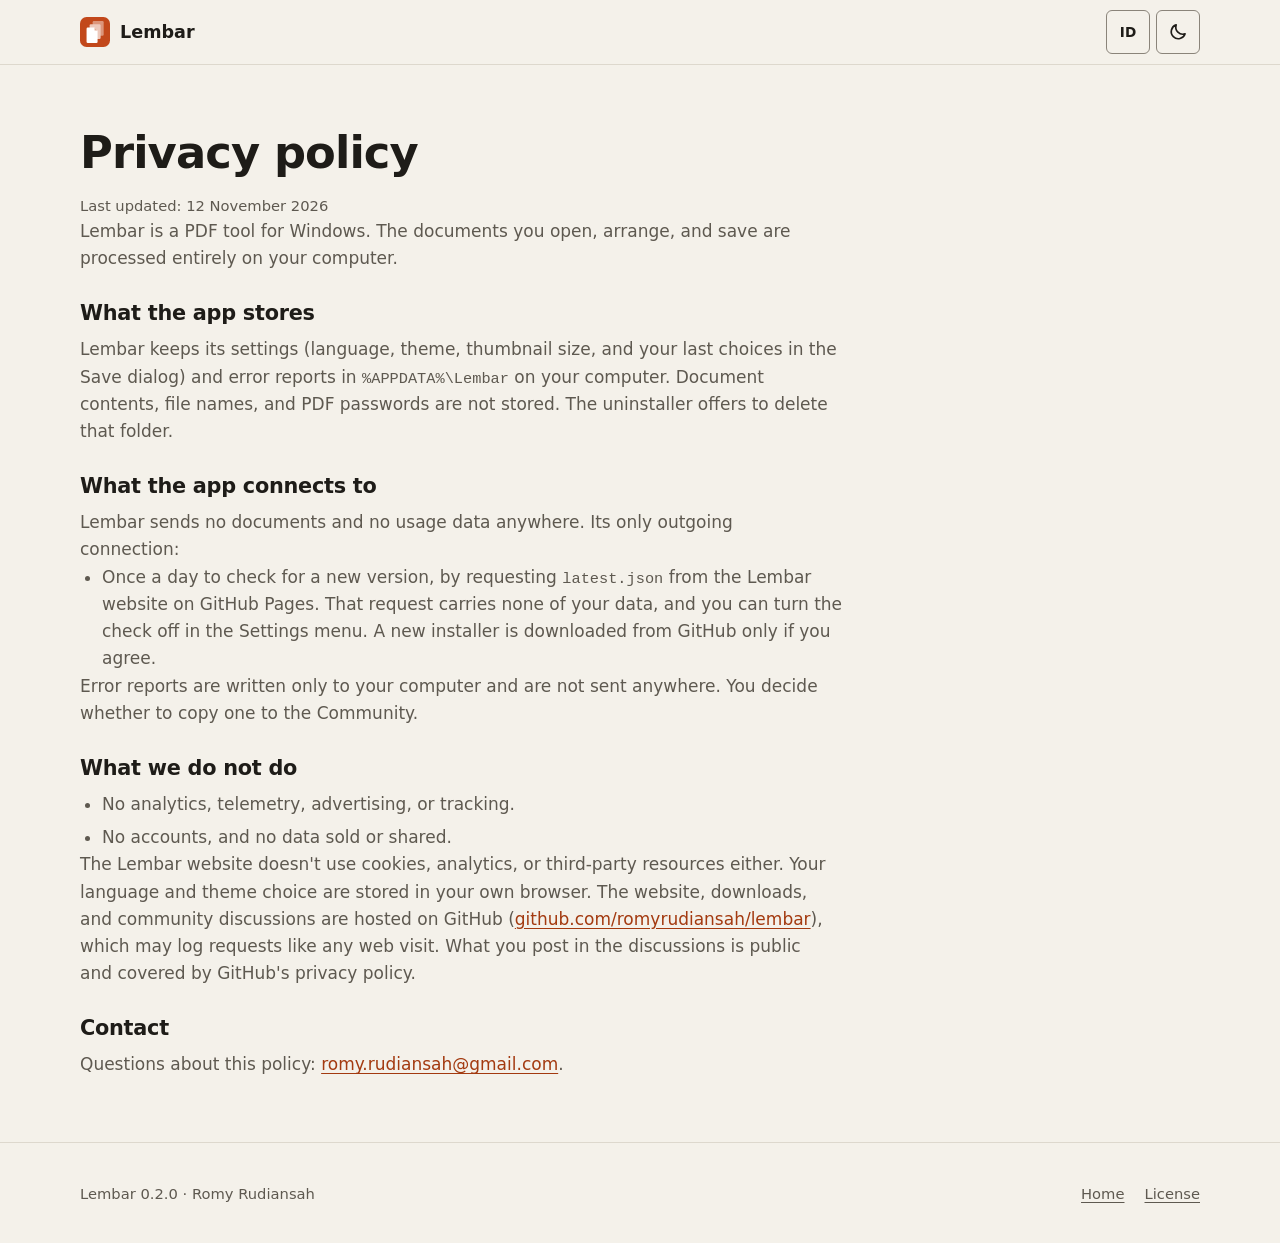
==== privacy.html @ 1c15072b "Situs Lembar 0.2.0 (dari f6b0cb5)" ====
<!doctype html>
<html lang="id" data-lang="id">
<head>
  <meta charset="utf-8">
  <meta name="viewport" content="width=device-width, initial-scale=1">
  <title>Privasi Lembar</title>
  <meta name="description" content="Kebijakan privasi Lembar: dokumen diproses di komputer Anda, tanpa akun, tanpa analitik.">
  <meta name="theme-color" content="#F4F1EA">
  <link rel="icon" href="img/logo.svg" type="image/svg+xml">
  <link rel="icon" href="favicon.ico" sizes="any">
  <link rel="stylesheet" href="style.css">
  <script>
    (function () {
      var d = document.documentElement, l = null, t = null;
      try { l = localStorage.getItem("lembar-lang"); t = localStorage.getItem("lembar-theme"); } catch (e) {}
      if (l !== "id" && l !== "en") l = /^id\b/i.test(navigator.language || "") ? "id" : "en";
      d.dataset.lang = l;
      d.lang = l;
      if (t === "dark") d.dataset.theme = "dark";
    })();
  </script>
</head>
<body>
<a class="skip" href="#isi"><span data-l="id">Langsung ke isi</span><span data-l="en">Skip to content</span></a>

<header class="top">
  <div class="wrap top-row">
    <a class="brand" href="./"><img src="img/logo.svg" alt="" width="30" height="30">Lembar</a>
    <div class="tools">
      <button class="tool" type="button" data-switch-lang>
        <span data-l="id" aria-label="Switch to English">EN</span><span data-l="en" aria-label="Ganti ke Bahasa Indonesia">ID</span>
      </button>
      <button class="tool tool-icon" type="button" data-switch-theme aria-pressed="false">
        <span class="sr-only"><span data-l="id">Mode gelap</span><span data-l="en">Dark mode</span></span>
        <svg class="i-moon" viewBox="0 0 24 24" aria-hidden="true"><path d="M20.5 14.2A8.5 8.5 0 0 1 9.8 3.5a8.5 8.5 0 1 0 10.7 10.7z"/></svg>
        <svg class="i-sun" viewBox="0 0 24 24" aria-hidden="true"><circle cx="12" cy="12" r="4"/><path d="M12 2.5v2M12 19.5v2M2.5 12h2M19.5 12h2M5.3 5.3l1.4 1.4M17.3 17.3l1.4 1.4M5.3 18.7l1.4-1.4M17.3 6.7l1.4-1.4"/></svg>
      </button>
    </div>
  </div>
</header>

<main id="isi" class="doc wrap">
  <h1><span data-l="id">Kebijakan privasi</span><span data-l="en">Privacy policy</span></h1>
  <p class="meta"><span data-l="id">Terakhir diperbarui: 12 November 2026</span><span data-l="en">Last updated: 12 November 2026</span></p>
  <p><span data-l="id">Lembar adalah alat PDF untuk Windows. Dokumen yang Anda buka, susun, dan simpan diproses seluruhnya di komputer Anda.</span><span data-l="en">Lembar is a PDF tool for Windows. The documents you open, arrange, and save are processed entirely on your computer.</span></p>

  <h2><span data-l="id">Data yang disimpan aplikasi</span><span data-l="en">What the app stores</span></h2>
  <p><span data-l="id">Lembar menyimpan pengaturan (bahasa, tema, ukuran gambar halaman, dan pilihan terakhir di dialog Simpan) serta laporan galat di <code>%APPDATA%\Lembar</code> di komputer Anda. Isi dokumen, nama file, dan kata sandi PDF tidak disimpan. Uninstaller menawarkan untuk menghapus folder itu.</span><span data-l="en">Lembar keeps its settings (language, theme, thumbnail size, and your last choices in the Save dialog) and error reports in <code>%APPDATA%\Lembar</code> on your computer. Document contents, file names, and PDF passwords are not stored. The uninstaller offers to delete that folder.</span></p>

  <h2><span data-l="id">Sambungan internet aplikasi</span><span data-l="en">What the app connects to</span></h2>
  <p><span data-l="id">Lembar tidak mengirim dokumen atau data pemakaian ke mana pun. Satu-satunya sambungan keluar:</span><span data-l="en">Lembar sends no documents and no usage data anywhere. Its only outgoing connection:</span></p>
  <ul>
    <li><span data-l="id">Sekali sehari untuk memeriksa versi baru, dengan meminta <code>latest.json</code> dari situs Lembar di GitHub Pages. Tidak ada data Anda di dalam permintaan itu, dan pemeriksaan ini bisa dimatikan di menu Pengaturan. Installer baru diunduh dari GitHub hanya bila Anda setuju.</span><span data-l="en">Once a day to check for a new version, by requesting <code>latest.json</code> from the Lembar website on GitHub Pages. That request carries none of your data, and you can turn the check off in the Settings menu. A new installer is downloaded from GitHub only if you agree.</span></li>
  </ul>
  <p><span data-l="id">Laporan galat ditulis hanya ke komputer Anda dan tidak dikirim ke mana pun. Anda sendiri yang memutuskan apakah menyalinnya ke Komunitas.</span><span data-l="en">Error reports are written only to your computer and are not sent anywhere. You decide whether to copy one to the Community.</span></p>

  <h2><span data-l="id">Yang tidak kami lakukan</span><span data-l="en">What we do not do</span></h2>
  <ul>
    <li><span data-l="id">Tidak ada analitik, telemetri, iklan, atau pelacakan.</span><span data-l="en">No analytics, telemetry, advertising, or tracking.</span></li>
    <li><span data-l="id">Tidak ada akun, dan tidak ada data yang dijual atau dibagikan.</span><span data-l="en">No accounts, and no data sold or shared.</span></li>
  </ul>
  <p><span data-l="id">Situs Lembar juga tidak memakai cookie, analitik, atau sumber dari pihak lain. Pilihan bahasa dan tema Anda disimpan di browser Anda sendiri. Situs, unduhan, dan diskusi komunitas berada di GitHub (<a href="https://github.com/romyrudiansah/lembar">github.com/romyrudiansah/lembar</a>), yang bisa mencatat permintaan seperti kunjungan web biasa. Yang Anda tulis di diskusi bersifat publik dan mengikuti kebijakan privasi GitHub.</span><span data-l="en">The Lembar website doesn't use cookies, analytics, or third-party resources either. Your language and theme choice are stored in your own browser. The website, downloads, and community discussions are hosted on GitHub (<a href="https://github.com/romyrudiansah/lembar">github.com/romyrudiansah/lembar</a>), which may log requests like any web visit. What you post in the discussions is public and covered by GitHub's privacy policy.</span></p>

  <h2><span data-l="id">Kontak</span><span data-l="en">Contact</span></h2>
  <p><span data-l="id">Pertanyaan tentang kebijakan ini:</span><span data-l="en">Questions about this policy:</span> <a href="mailto:romy.rudiansah@gmail.com">romy.rudiansah@gmail.com</a>.</p>
</main>

<footer class="foot">
  <div class="wrap foot-row">
    <p>Lembar 0.2.0 · Romy Rudiansah</p>
    <nav aria-label="Footer">
      <a href="./"><span data-l="id">Halaman utama</span><span data-l="en">Home</span></a>
      <a href="LICENSE.txt"><span data-l="id">Lisensi</span><span data-l="en">License</span></a>
    </nav>
  </div>
</footer>
<script src="site.js"></script>
</body>
</html>
---- style.css ----
/* Situs Lembar. Alasan tiap pilihan ada di site/DESIGN.md. */
:root {
  --bg: #F4F1EA;
  --panel: #FFFFFF;
  --ink: #1E1C18;
  --dim: #5E5950;
  --line: #DDD8CD;
  --edge: #8A847A;
  --accent: #B03E12;
  --on-accent: #FFFFFF;
  --link: #A33A10;
  --fold: #E9B79F;
  --sheet: #1E1C18;
  --on-sheet: #F4F1EA;
  /* Tombol di lembar unduh memakai aksen tema sebaliknya supaya tepinya kontras 3:1 dengan lembar. */
  --sheet-btn: #EF8B5F;
  --on-sheet-btn: #1E0F07;
  --shadow: 0 14px 40px rgba(30, 28, 24, .16);
  --gutter: clamp(16px, 4vw, 40px);
  color-scheme: light;
}
:root[data-theme="dark"] {
  --bg: #12110F;
  --panel: #1C1B18;
  --ink: #F0EDE6;
  --dim: #A8A298;
  --line: #33302B;
  --edge: #7A746B;
  --accent: #EF8B5F;
  --on-accent: #1E0F07;
  --link: #F09A72;
  --fold: #7A3A1F;
  --sheet: #F0EDE6;
  --on-sheet: #1E1C18;
  --sheet-btn: #B03E12;
  --on-sheet-btn: #FFFFFF;
  --shadow: 0 14px 40px rgba(0, 0, 0, .5);
  color-scheme: dark;
}

*, *::before, *::after { box-sizing: border-box; }
html { -webkit-text-size-adjust: 100%; scroll-behavior: smooth; }
body {
  margin: 0;
  background: var(--bg);
  color: var(--ink);
  font: 17px/1.6 "Segoe UI Variable Text", "Segoe UI", system-ui, sans-serif;
}
img, svg { display: block; max-width: 100%; }
img { height: auto; }
h1, h2, h3 { font-family: "Segoe UI Variable Display", "Segoe UI", system-ui, sans-serif; margin: 0; font-weight: 600; }
h1 { font-size: clamp(2.1rem, 1.2rem + 4vw, 4.3rem); line-height: 1.06; letter-spacing: -.02em; max-width: 20ch; }
h2 { font-size: clamp(1.6rem, 1.2rem + 1.5vw, 2.4rem); line-height: 1.15; letter-spacing: -.012em; }
p { margin: 0; }
ul { margin: 0; padding: 0; list-style: none; }
a { color: var(--link); text-underline-offset: 3px; }
a:hover { text-decoration-thickness: 2px; }
:focus-visible { outline: 3px solid var(--link); outline-offset: 2px; border-radius: 4px; }
code, kbd { font-family: "Cascadia Mono", Consolas, monospace; font-size: .9em; }

html[data-lang="id"] [data-l="en"], html[data-lang="en"] [data-l="id"] { display: none !important; }

.wrap { width: min(1200px, 100%); margin-inline: auto; padding-inline: var(--gutter); }
.narrow { max-width: 820px; }
.sr-only { position: absolute; width: 1px; height: 1px; overflow: hidden; clip-path: inset(50%); white-space: nowrap; }
.skip { position: absolute; left: 12px; top: -60px; padding: 10px 14px; background: var(--accent); color: var(--on-accent); border-radius: 6px; z-index: 5; }
.skip:focus { top: 12px; }

/* Kepala halaman */
.top { border-bottom: 1px solid var(--line); }
.top-row { display: flex; align-items: center; gap: 20px; min-height: 64px; }
.brand { display: inline-flex; align-items: center; gap: 10px; min-height: 44px; font: 600 1.1rem "Segoe UI Variable Display", "Segoe UI", system-ui, sans-serif; color: var(--ink); text-decoration: none; }
.nav { display: flex; gap: 2px; margin-left: 12px; }
.nav a { display: inline-flex; align-items: center; min-height: 44px; padding: 0 11px; border-radius: 6px; color: var(--dim); font-size: .94rem; text-decoration: none; white-space: nowrap; }
.nav a:hover { color: var(--ink); background: var(--panel); }
.tools { display: flex; gap: 6px; margin-left: auto; }
.tool { display: inline-grid; place-items: center; min-width: 44px; height: 44px; padding: 0 10px; border: 1px solid var(--edge); border-radius: 6px; background: transparent; color: var(--ink); font: 600 .85rem "Segoe UI", system-ui, sans-serif; cursor: pointer; }
.tool:hover { background: var(--panel); }
.tool svg { width: 20px; height: 20px; fill: none; stroke: currentColor; stroke-width: 2; stroke-linecap: round; stroke-linejoin: round; }
.i-sun { display: none; }
:root[data-theme="dark"] .i-sun { display: block; }
:root[data-theme="dark"] .i-moon { display: none; }
.menu-btn { display: none; }

/* Pembuka */
.hero { padding-block: clamp(36px, 5vw, 72px) clamp(40px, 6vw, 80px); }
.hero-row { display: grid; grid-template-columns: minmax(0, 1fr) auto; gap: 24px 56px; align-items: start; margin-top: clamp(20px, 3vw, 32px); }
.lead { max-width: 58ch; color: var(--dim); font-size: clamp(1.05rem, 1rem + .35vw, 1.25rem); line-height: 1.5; }
.hero-cta { display: grid; justify-items: start; gap: 10px; }
.meta { color: var(--dim); font-size: .92rem; }
.btn { display: inline-flex; align-items: center; justify-content: center; gap: 10px; min-height: 52px; padding: 0 24px; border-radius: 6px; font-weight: 600; font-size: 1.05rem; text-decoration: none; transition: filter .12s ease; }
.btn svg { width: 22px; height: 22px; fill: none; stroke: currentColor; stroke-width: 2.2; stroke-linecap: round; stroke-linejoin: round; }
.btn-primary { background: var(--accent); color: var(--on-accent); }
.btn-primary:hover { filter: brightness(1.1); }
.btn-ink { background: var(--sheet-btn); color: var(--on-sheet-btn); }
.btn-ink:hover { filter: brightness(1.1); }
.text-link { display: inline-flex; align-items: center; min-height: 44px; }

/* Motif: sudut terlipat dari logo. Tangkapan layar duduk di atas lembar kertas tipis yang sudut kanan atasnya
   terlipat. Lipatan (24 px) lebih kecil dari tepi kertas (14 px) ditambah jaraknya, jadi isi gambar tidak
   pernah terpotong. */
.shot { margin: 0; position: relative; }
.shot img {
  width: 100%;
  padding: 14px;
  background: var(--panel);
  border-radius: 10px;
  border: 1px solid var(--line);
  box-shadow: var(--shadow);
  clip-path: polygon(0 0, calc(100% - 24px) 0, 100% 24px, 100% 100%, 0 100%);
}
.shot::after {
  content: "";
  position: absolute;
  top: 0;
  right: 0;
  width: 24px;
  height: 24px;
  background: var(--fold);
  clip-path: polygon(0 0, 0 100%, 100% 100%);
  border-bottom-left-radius: 6px;
}
.shot figcaption { margin-top: 12px; color: var(--dim); font-size: .9rem; }
.shot-hero { margin-top: clamp(28px, 4vw, 44px); }
.shot-wide { margin-top: clamp(28px, 4vw, 44px); }

.sec { padding-block: clamp(36px, 5vw, 72px); border-top: 1px solid var(--line); }
.sec p + p { margin-top: 14px; }
.sec > .wrap > h2, .narrow > h2 { margin-bottom: 18px; }
.narrow p { color: var(--dim); }

.fold-head { display: grid; grid-template-columns: minmax(0, 6fr) minmax(0, 6fr); gap: 16px 48px; align-items: start; margin-bottom: clamp(24px, 3vw, 34px); }
.fold-head p { color: var(--dim); }

.limits { display: grid; grid-template-columns: minmax(0, 7fr) minmax(0, 5fr); gap: 24px 48px; align-items: start; }
.limits table { width: 100%; border-collapse: collapse; font-size: .98rem; }
.limits th { text-align: left; font-weight: 600; color: var(--dim); font-size: .86rem; padding: 0 12px 10px 0; border-bottom: 2px solid var(--ink); }
.limits td { padding: 12px 12px 12px 0; border-bottom: 1px solid var(--line); vertical-align: top; }
.limits td:nth-child(3) { font-weight: 600; white-space: nowrap; }
.limits-notes { display: grid; gap: 12px; color: var(--dim); font-size: .96rem; }
.limits-notes p + p { margin-top: 0; }

.split { display: grid; grid-template-columns: minmax(0, 5fr) minmax(0, 7fr); gap: 32px 56px; align-items: center; }
.split-flip { grid-template-columns: minmax(0, 7fr) minmax(0, 5fr); }
.split-text h2 { margin-bottom: 18px; }
.split-text p { color: var(--dim); }
.split-text ul { margin-top: 18px; display: grid; gap: 10px; }
.split-text li, .gaps li { position: relative; padding-left: 22px; color: var(--dim); line-height: 1.5; }
.split-text li::before, .gaps li::before {
  content: "";
  position: absolute;
  left: 1px;
  top: .42em;
  width: 10px;
  height: 12px;
  background: var(--link);
  clip-path: polygon(0 0, 60% 0, 100% 34%, 100% 100%, 0 100%);
}
.gaps { display: grid; gap: 12px; }

.keys { display: grid; grid-template-columns: repeat(2, minmax(0, 1fr)); gap: 0 48px; margin: 22px 0 0; }
.keys div { display: grid; grid-template-columns: minmax(0, 15ch) minmax(0, 1fr); gap: 16px; padding: 11px 0; border-bottom: 1px solid var(--line); }
.keys dt { white-space: nowrap; }
.keys dd { margin: 0; color: var(--dim); }
kbd { display: inline-block; min-width: 1.9em; padding: 1px 7px; border: 1px solid var(--edge); border-bottom-width: 2px; border-radius: 5px; background: var(--panel); color: var(--ink); text-align: center; font-size: .82rem; }

/* Unduh: satu lembar besar dengan sudut terlipat, satu-satunya blok warna besar di halaman. */
.get { padding-block: clamp(40px, 6vw, 80px); border-top: 1px solid var(--line); }
.get-sheet {
  position: relative;
  display: grid;
  grid-template-columns: minmax(0, 6fr) minmax(0, 6fr);
  gap: 24px 48px;
  align-items: center;
  padding-block: clamp(30px, 4vw, 52px);
  background: var(--sheet);
  color: var(--on-sheet);
  border-radius: 10px;
  clip-path: polygon(0 0, calc(100% - 56px) 0, 100% 56px, 100% 100%, 0 100%);
}
.get-sheet::after {
  content: "";
  position: absolute;
  top: 0;
  right: 0;
  width: 56px;
  height: 56px;
  background: var(--sheet-btn);
  clip-path: polygon(0 0, 0 100%, 100% 100%);
}
.get-sheet h2 { margin-bottom: 12px; }
.get-sheet p { color: inherit; opacity: .86; }
.get-cta { display: grid; gap: 12px; justify-items: start; }
.meta-ink { font-size: .92rem; opacity: .86; }
.meta-ink a, .get-sheet a:not(.btn) { color: inherit; }
.sha { display: grid; grid-template-columns: auto minmax(0, 1fr) auto; gap: 10px; align-items: center; width: 100%; font-size: .86rem; }
.sha code { overflow-wrap: anywhere; opacity: .9; }
.copy { min-height: 36px; padding: 0 12px; border: 1px solid currentColor; border-radius: 6px; background: transparent; color: inherit; font: 600 .85rem "Segoe UI", system-ui, sans-serif; cursor: pointer; }
.copy:hover { background: rgba(127, 127, 127, .18); }

.foot { border-top: 1px solid var(--line); padding-block: 28px; color: var(--dim); font-size: .92rem; }
.foot-row { display: flex; flex-wrap: wrap; gap: 12px 28px; align-items: center; justify-content: space-between; }
.foot nav { display: flex; flex-wrap: wrap; gap: 4px 20px; }
.foot a { color: var(--dim); display: inline-flex; align-items: center; min-height: 44px; }

/* Halaman privasi */
.doc { padding-block: clamp(36px, 5vw, 64px); }
.doc h1 { font-size: clamp(1.9rem, 1.4rem + 2vw, 2.8rem); margin-bottom: 18px; }
.doc h2 { font-size: 1.3rem; margin: 30px 0 10px; }
.doc p, .doc li { color: var(--dim); max-width: 70ch; }
.doc ul { list-style: disc; padding-left: 22px; display: grid; gap: 6px; }

@media (max-width: 980px) {
  .nav { display: none; position: absolute; top: 64px; left: 0; right: 0; z-index: 4; flex-direction: column; gap: 0; margin: 0; padding: 8px var(--gutter) 14px; background: var(--bg); border-bottom: 1px solid var(--line); }
  .nav.open { display: flex; }
  .top { position: relative; }
  .menu-btn { display: inline-grid; }
  .hero-row, .fold-head, .limits, .split, .split-flip, .get-sheet { grid-template-columns: minmax(0, 1fr); }
  .split-flip .shot { order: 2; }
  .keys { grid-template-columns: minmax(0, 1fr); }
}
@media (max-width: 560px) {
  .keys div { grid-template-columns: minmax(0, 1fr); gap: 4px; }
  .limits th:nth-child(4), .limits td:nth-child(4) { display: none; }
  .shot img { padding: 8px; clip-path: polygon(0 0, calc(100% - 14px) 0, 100% 14px, 100% 100%, 0 100%); }
  .shot::after { width: 14px; height: 14px; }
  .get-sheet { clip-path: polygon(0 0, calc(100% - 36px) 0, 100% 36px, 100% 100%, 0 100%); }
  .get-sheet::after { width: 36px; height: 36px; }
}
@media (prefers-reduced-motion: reduce) {
  html { scroll-behavior: auto; }
  .btn { transition: none; }
}
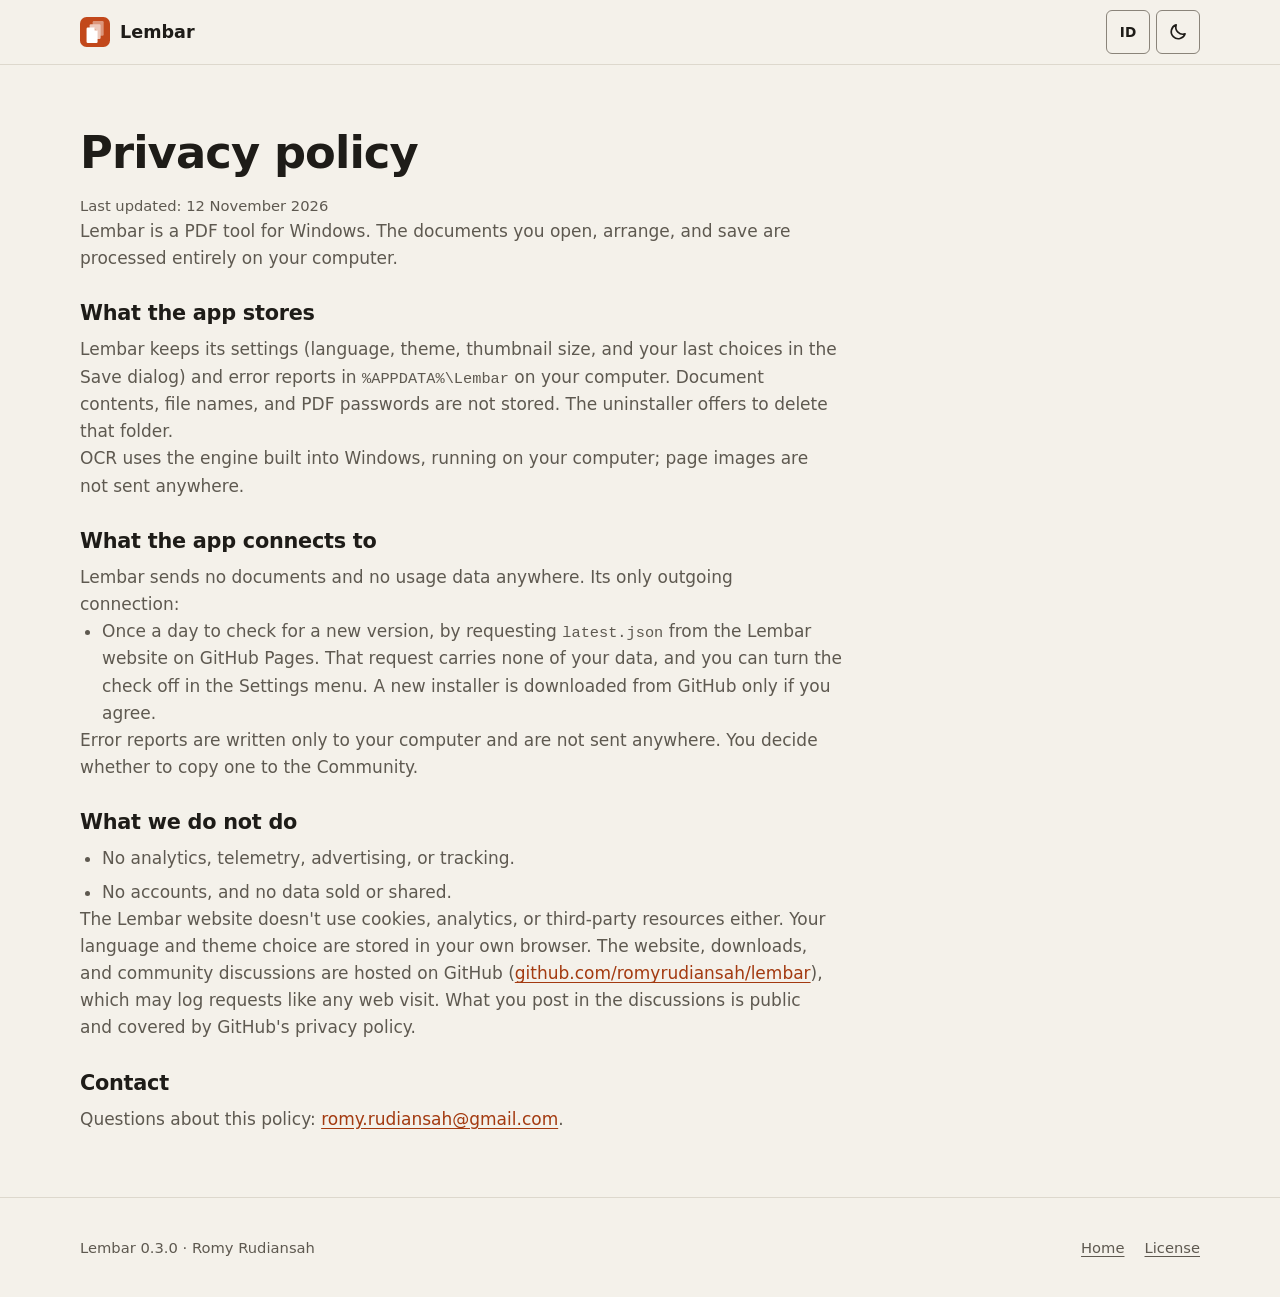
==== commit abd5fcff: "Situs Lembar 0.3.0 (dari 448ff41)" ====
--- a/privacy.html
+++ b/privacy.html
@@ -47,6 +47,8 @@
   <h2><span data-l="id">Data yang disimpan aplikasi</span><span data-l="en">What the app stores</span></h2>
   <p><span data-l="id">Lembar menyimpan pengaturan (bahasa, tema, ukuran gambar halaman, dan pilihan terakhir di dialog Simpan) serta laporan galat di <code>%APPDATA%\Lembar</code> di komputer Anda. Isi dokumen, nama file, dan kata sandi PDF tidak disimpan. Uninstaller menawarkan untuk menghapus folder itu.</span><span data-l="en">Lembar keeps its settings (language, theme, thumbnail size, and your last choices in the Save dialog) and error reports in <code>%APPDATA%\Lembar</code> on your computer. Document contents, file names, and PDF passwords are not stored. The uninstaller offers to delete that folder.</span></p>
 
+  <p><span data-l="id">OCR memakai mesin bawaan Windows yang berjalan di komputer Anda; gambar halaman tidak dikirim ke mana pun.</span><span data-l="en">OCR uses the engine built into Windows, running on your computer; page images are not sent anywhere.</span></p>
+
   <h2><span data-l="id">Sambungan internet aplikasi</span><span data-l="en">What the app connects to</span></h2>
   <p><span data-l="id">Lembar tidak mengirim dokumen atau data pemakaian ke mana pun. Satu-satunya sambungan keluar:</span><span data-l="en">Lembar sends no documents and no usage data anywhere. Its only outgoing connection:</span></p>
   <ul>
@@ -67,7 +69,7 @@
 
 <footer class="foot">
   <div class="wrap foot-row">
-    <p>Lembar 0.2.0 · Romy Rudiansah</p>
+    <p>Lembar 0.3.0 · Romy Rudiansah</p>
     <nav aria-label="Footer">
       <a href="./"><span data-l="id">Halaman utama</span><span data-l="en">Home</span></a>
       <a href="LICENSE.txt"><span data-l="id">Lisensi</span><span data-l="en">License</span></a>
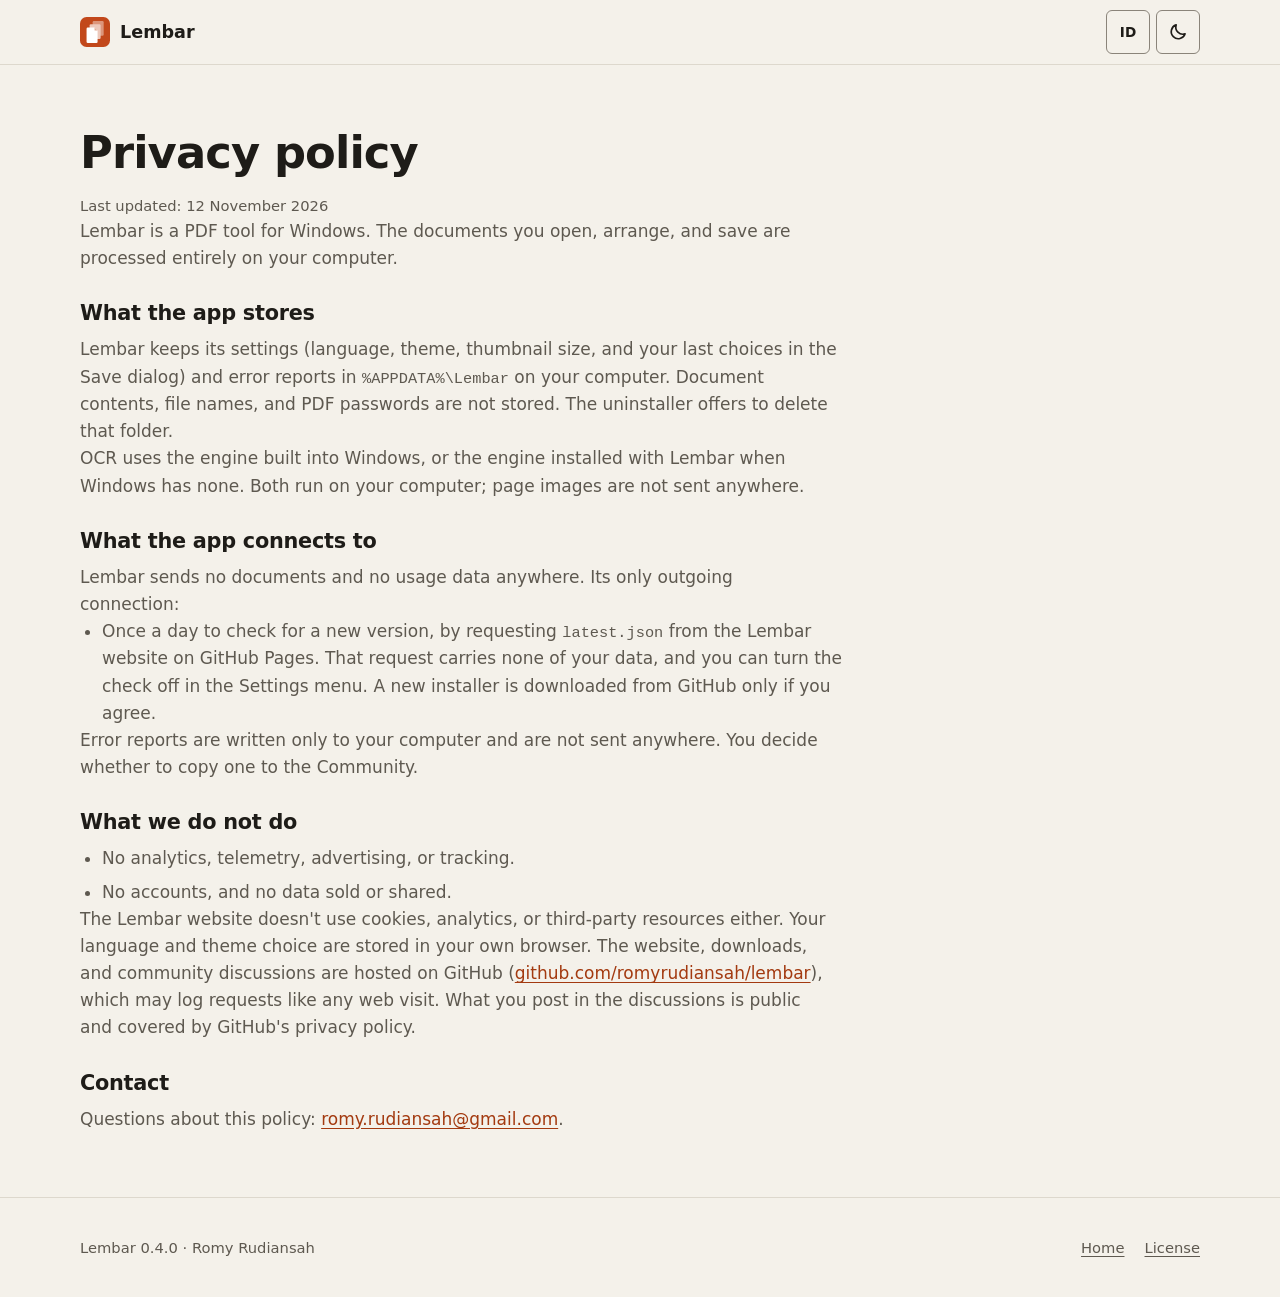
==== commit f82f3c46: "Situs Lembar 0.4.0 (dari cbfd5f1)" ====
--- a/privacy.html
+++ b/privacy.html
@@ -47,7 +47,7 @@
   <h2><span data-l="id">Data yang disimpan aplikasi</span><span data-l="en">What the app stores</span></h2>
   <p><span data-l="id">Lembar menyimpan pengaturan (bahasa, tema, ukuran gambar halaman, dan pilihan terakhir di dialog Simpan) serta laporan galat di <code>%APPDATA%\Lembar</code> di komputer Anda. Isi dokumen, nama file, dan kata sandi PDF tidak disimpan. Uninstaller menawarkan untuk menghapus folder itu.</span><span data-l="en">Lembar keeps its settings (language, theme, thumbnail size, and your last choices in the Save dialog) and error reports in <code>%APPDATA%\Lembar</code> on your computer. Document contents, file names, and PDF passwords are not stored. The uninstaller offers to delete that folder.</span></p>
 
-  <p><span data-l="id">OCR memakai mesin bawaan Windows yang berjalan di komputer Anda; gambar halaman tidak dikirim ke mana pun.</span><span data-l="en">OCR uses the engine built into Windows, running on your computer; page images are not sent anywhere.</span></p>
+  <p><span data-l="id">OCR memakai mesin bawaan Windows, atau mesin yang ikut terpasang bersama Lembar bila Windows tidak punya. Keduanya berjalan di komputer Anda; gambar halaman tidak dikirim ke mana pun.</span><span data-l="en">OCR uses the engine built into Windows, or the engine installed with Lembar when Windows has none. Both run on your computer; page images are not sent anywhere.</span></p>
 
   <h2><span data-l="id">Sambungan internet aplikasi</span><span data-l="en">What the app connects to</span></h2>
   <p><span data-l="id">Lembar tidak mengirim dokumen atau data pemakaian ke mana pun. Satu-satunya sambungan keluar:</span><span data-l="en">Lembar sends no documents and no usage data anywhere. Its only outgoing connection:</span></p>
@@ -69,7 +69,7 @@
 
 <footer class="foot">
   <div class="wrap foot-row">
-    <p>Lembar 0.3.0 · Romy Rudiansah</p>
+    <p>Lembar 0.4.0 · Romy Rudiansah</p>
     <nav aria-label="Footer">
       <a href="./"><span data-l="id">Halaman utama</span><span data-l="en">Home</span></a>
       <a href="LICENSE.txt"><span data-l="id">Lisensi</span><span data-l="en">License</span></a>
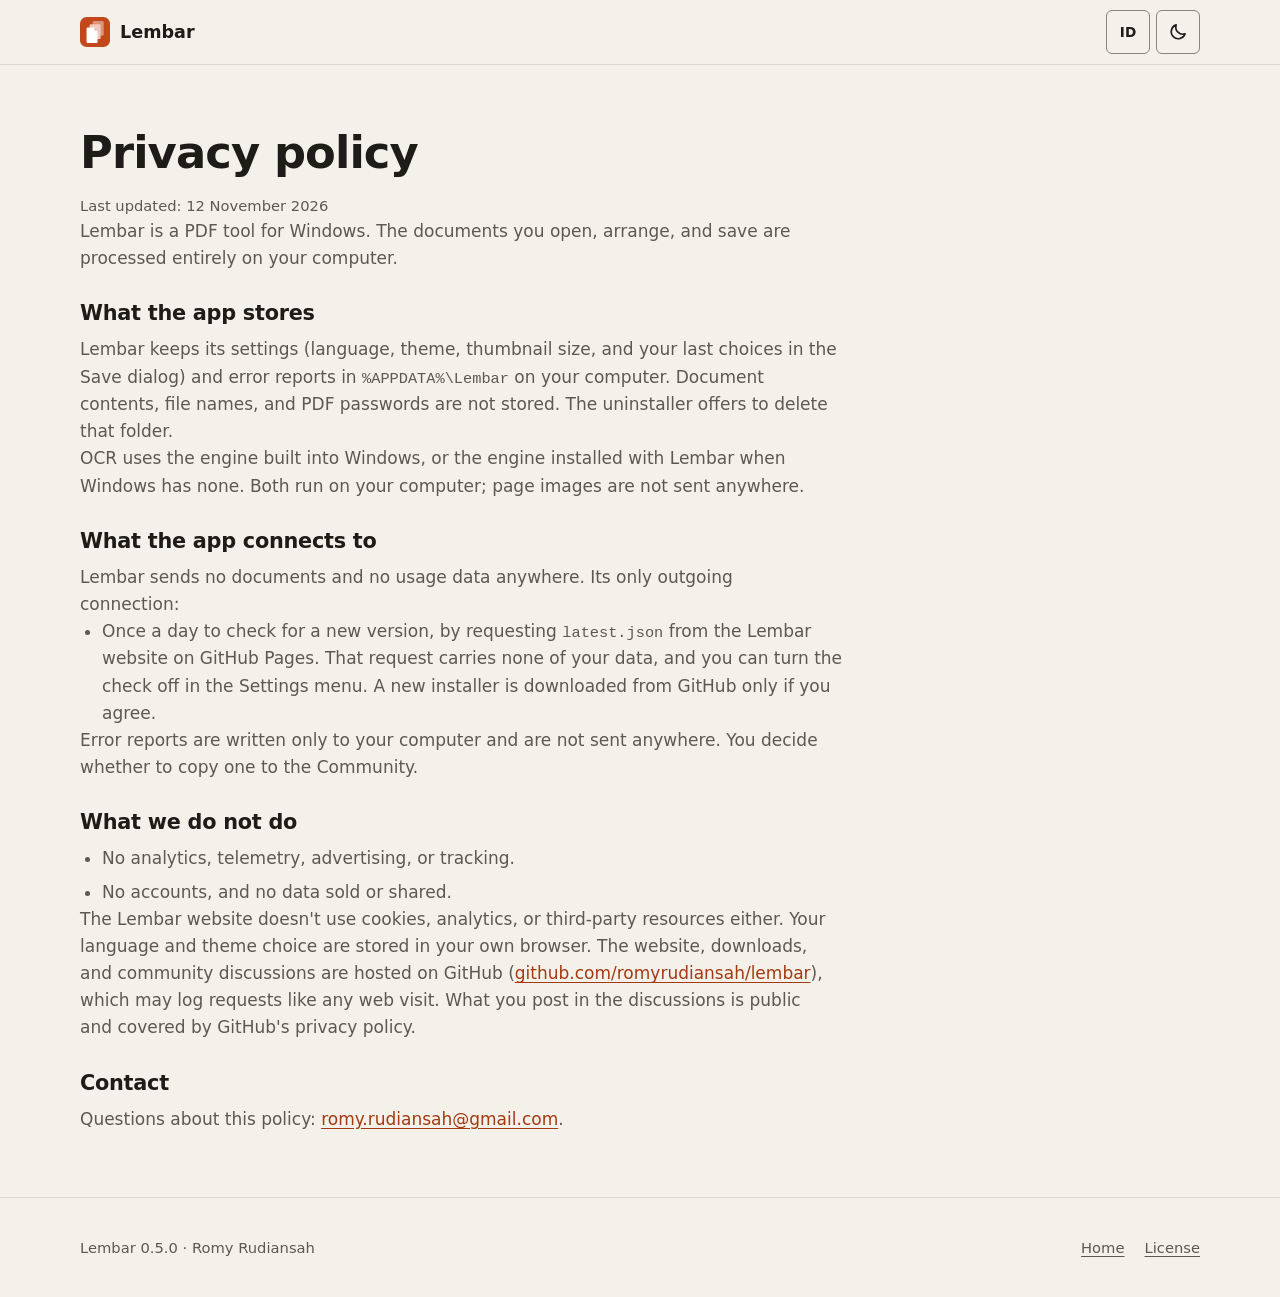
==== commit d45ece15: "Situs Lembar 0.5.0 (dari 958a18b)" ====
--- a/privacy.html
+++ b/privacy.html
@@ -69,7 +69,7 @@
 
 <footer class="foot">
   <div class="wrap foot-row">
-    <p>Lembar 0.4.0 · Romy Rudiansah</p>
+    <p>Lembar 0.5.0 · Romy Rudiansah</p>
     <nav aria-label="Footer">
       <a href="./"><span data-l="id">Halaman utama</span><span data-l="en">Home</span></a>
       <a href="LICENSE.txt"><span data-l="id">Lisensi</span><span data-l="en">License</span></a>
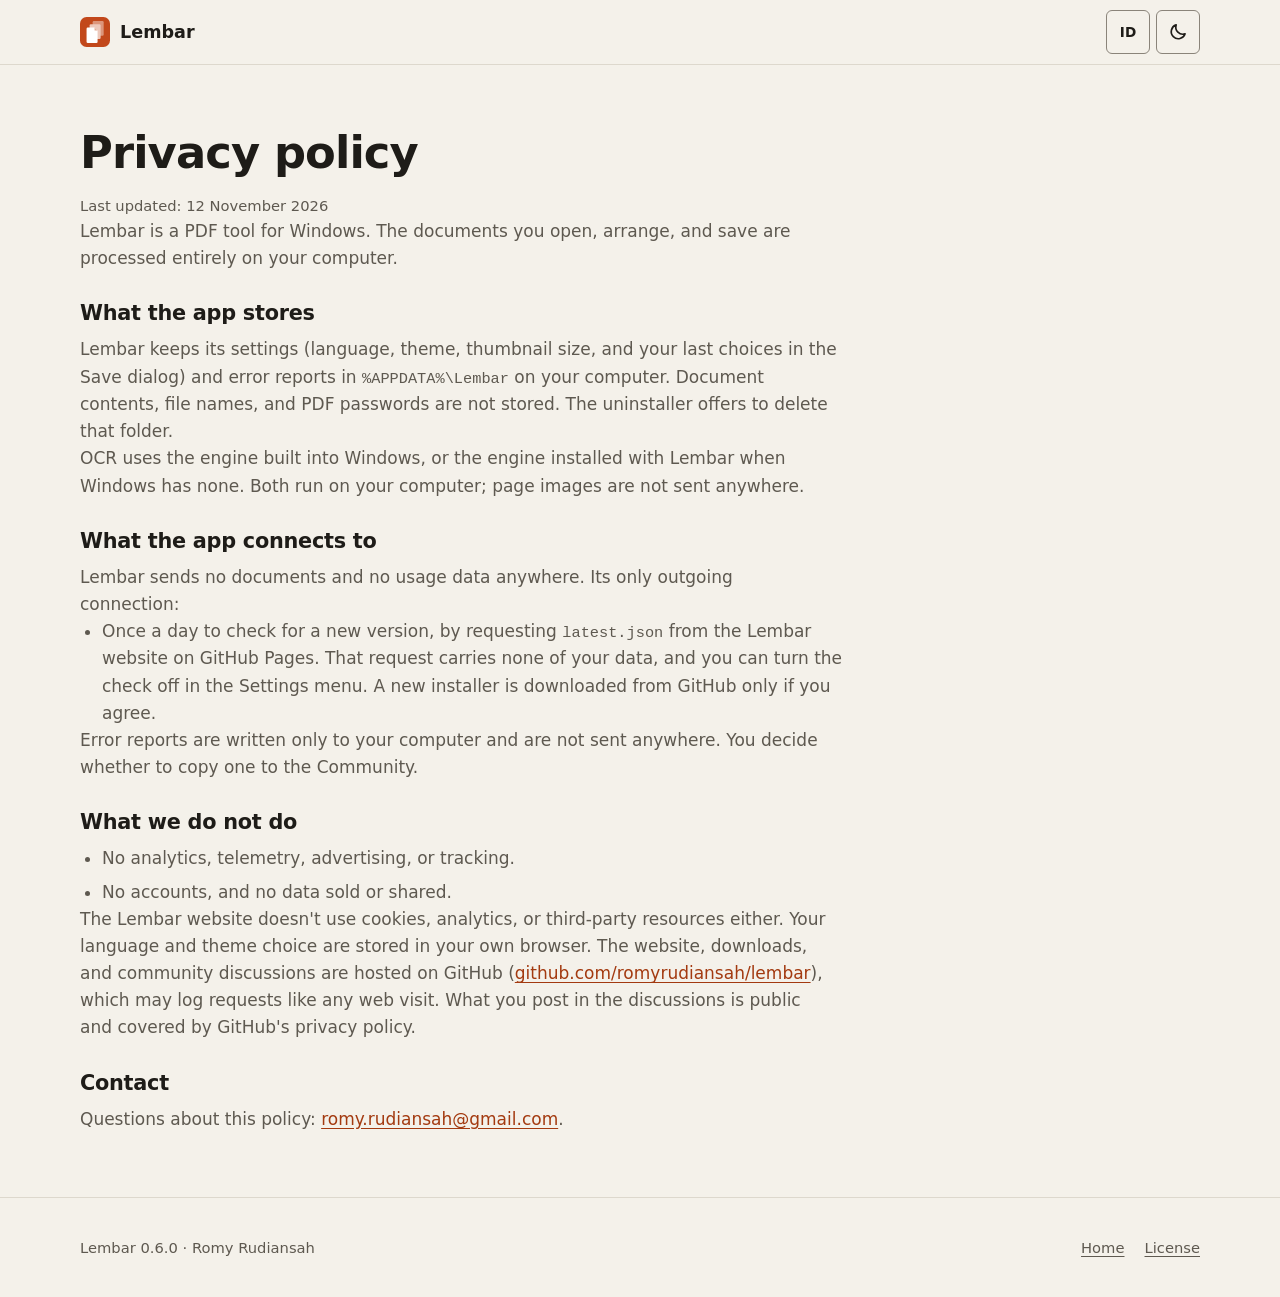
==== commit c2044f7d: "Situs Lembar 0.6.0 (dari b2024be)" ====
--- a/privacy.html
+++ b/privacy.html
@@ -69,7 +69,7 @@
 
 <footer class="foot">
   <div class="wrap foot-row">
-    <p>Lembar 0.5.0 · Romy Rudiansah</p>
+    <p>Lembar 0.6.0 · Romy Rudiansah</p>
     <nav aria-label="Footer">
       <a href="./"><span data-l="id">Halaman utama</span><span data-l="en">Home</span></a>
       <a href="LICENSE.txt"><span data-l="id">Lisensi</span><span data-l="en">License</span></a>
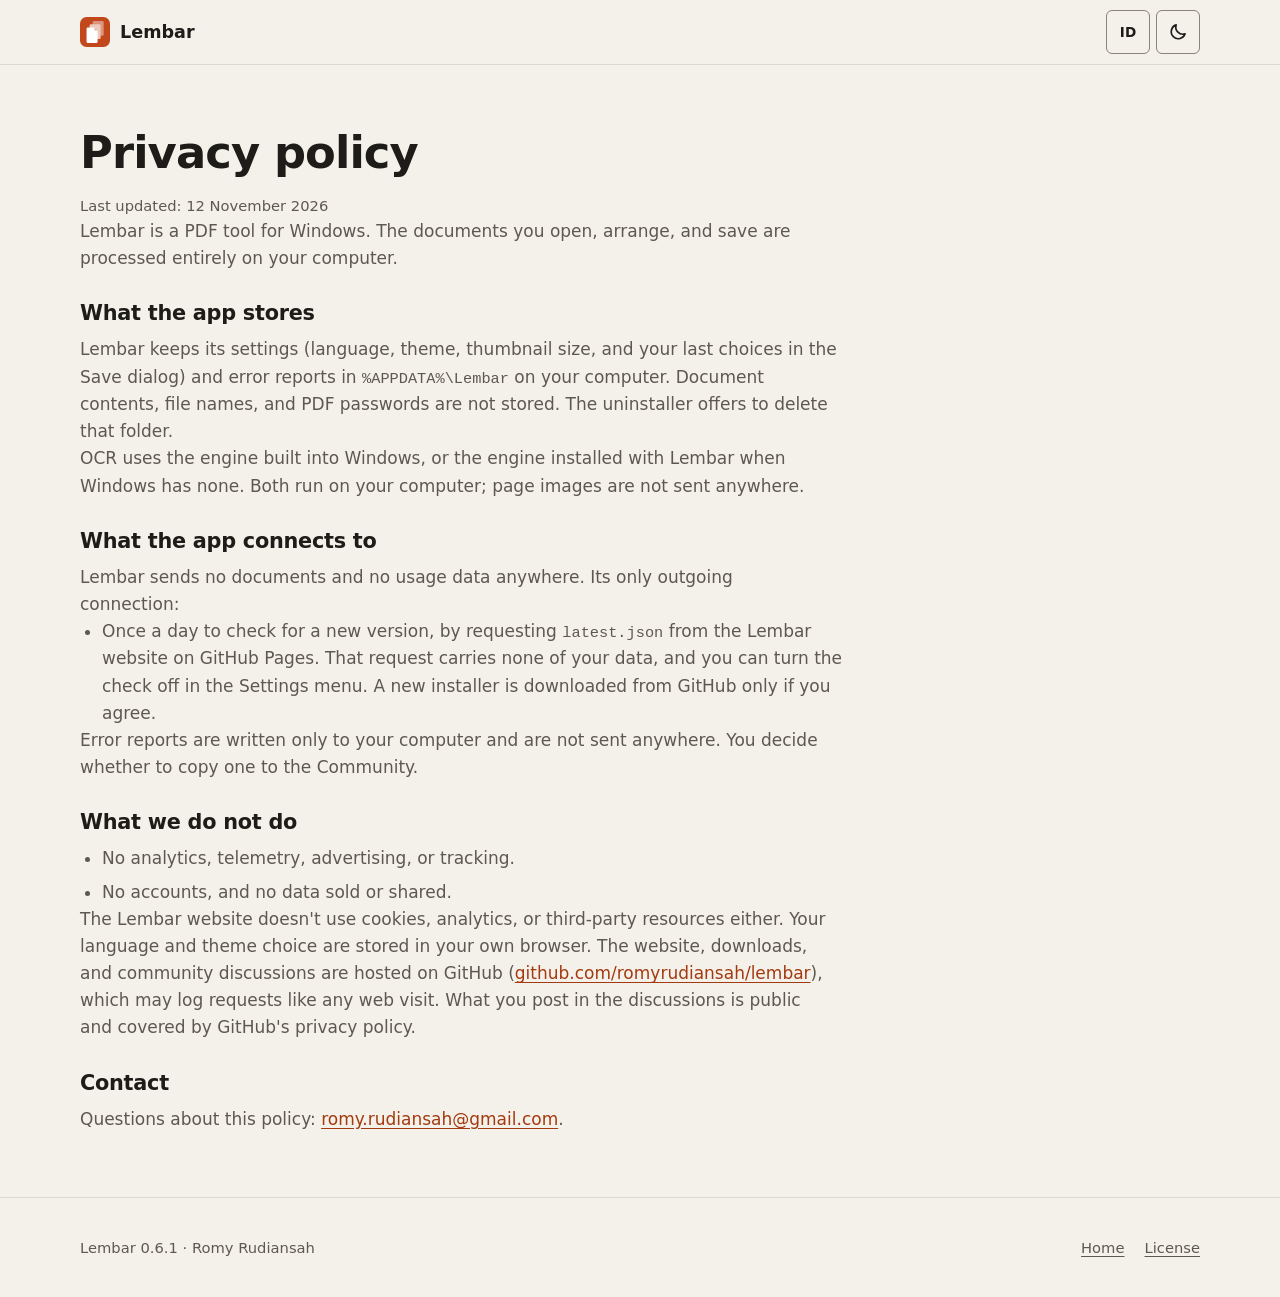
==== commit 4148ca0b: "Situs Lembar 0.6.1 (dari e354a06)" ====
--- a/privacy.html
+++ b/privacy.html
@@ -69,7 +69,7 @@
 
 <footer class="foot">
   <div class="wrap foot-row">
-    <p>Lembar 0.6.0 · Romy Rudiansah</p>
+    <p>Lembar 0.6.1 · Romy Rudiansah</p>
     <nav aria-label="Footer">
       <a href="./"><span data-l="id">Halaman utama</span><span data-l="en">Home</span></a>
       <a href="LICENSE.txt"><span data-l="id">Lisensi</span><span data-l="en">License</span></a>
